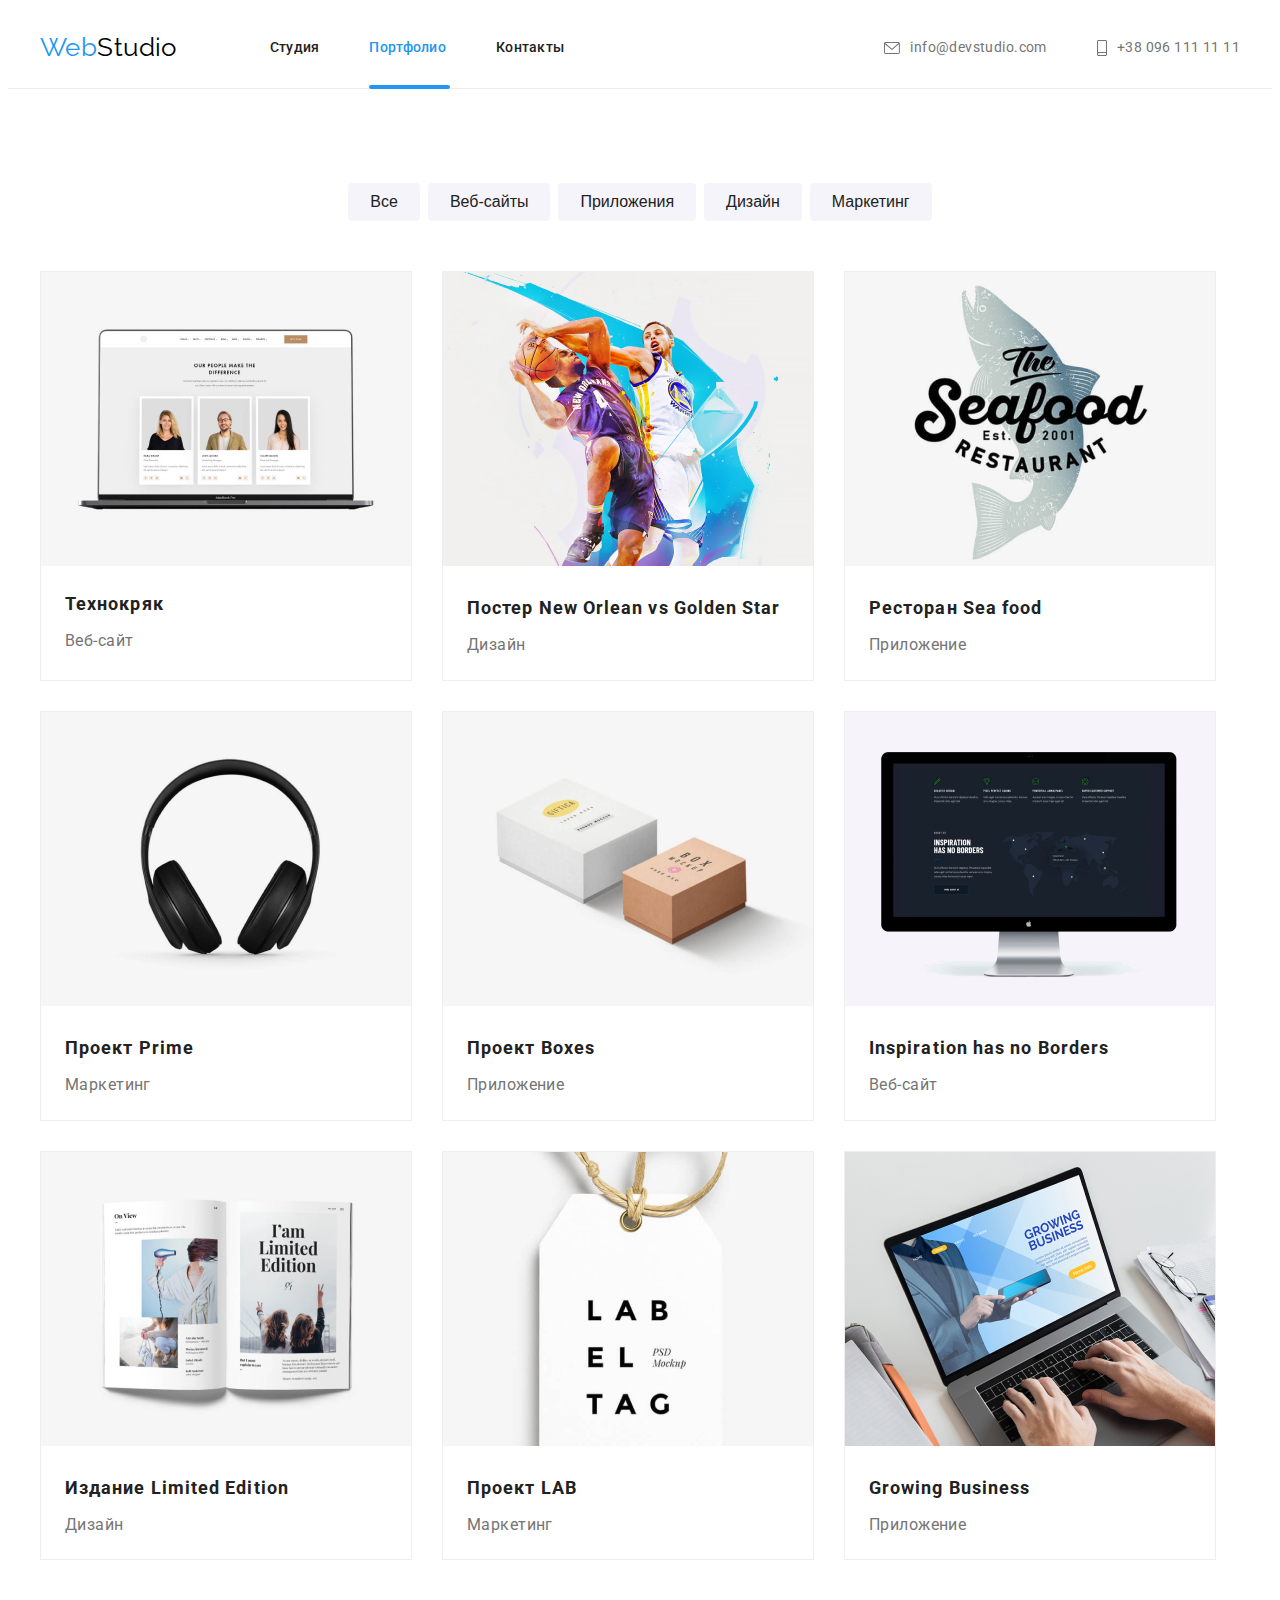
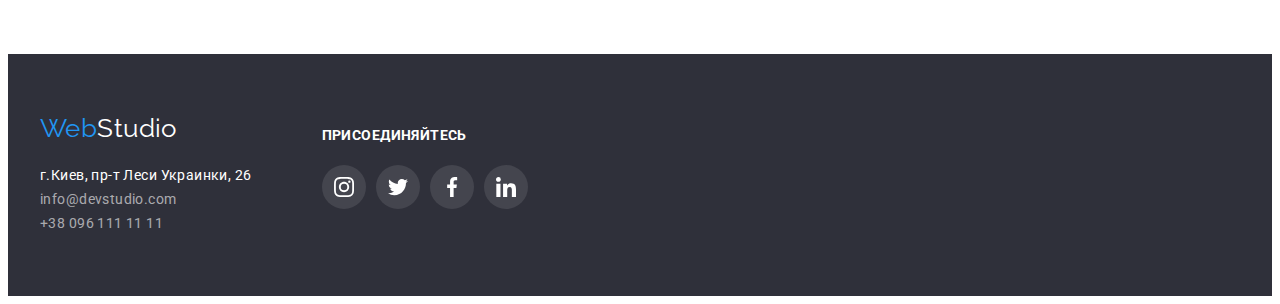
==== portfolio.html @ c88f47d9 "тест" ====
<!DOCTYPE html>
<html lang="en">
<head>
  <meta charset="UTF-8">
  <meta http-equiv="X-UA-Compatible" content="IE=edge">
  <meta name="viewport" content="width=device-width, initial-scale=1.0">
  <title>Портфолио</title>
    <link rel="stylesheet" href="https://cdnjs.cloudflare.com/ajax/libs/modern-normalize/1.1.0/modern-normalize.min.css"
      integrity="sha512-wpPYUAdjBVSE4KJnH1VR1HeZfpl1ub8YT/NKx4PuQ5NmX2tKuGu6U/JRp5y+Y8XG2tV+wKQpNHVUX03MfMFn9Q=="
      crossorigin="anonymous" referrerpolicy="no-referrer" />
    
    <link rel="preconnect" href="https://fonts.googleapis.com">
    <link rel="preconnect" href="https://fonts.gstatic.com" crossorigin>
    <link href="https://fonts.googleapis.com/css2?family=Raleway:wght@700&family=Roboto:wght@400;500;700;900&display=swap"
      rel="stylesheet">
    <link rel="stylesheet" href="./css/styles.css">
</head>
<body>
  <header class="header">
    <div class="header-list container">
      <a class="logo link" href="./index.html"> <span class="accent">Web</span>Studio</a>
      <nav class="nav-header">
        <ul class="nav-list list">
          <li class="nav-item"><a class="nav-link link" href="./index.html">Студия</a></li>
          <li class="nav-item"><a class="nav-link link current" href="./portfolio.html">Портфолио</a></li>
          <li class="nav-item"><a class="nav-link link" href="">Контакты</a></li>
        </ul>
      </nav>
  
      <ul class="address-list list">
        <li class="address-item">
          <a class="address-link link header-link" href="mailto:info@devstudio.com">
            <svg class="icon-address" width="16" height="12">
              <use href="./images/icons.svg#icon-envelope"></use>
            </svg>
            info@devstudio.com</a>
        </li>
        <li class="address-item">
          <a class="address-link link header-link" href="tel:+380961111111">
            <svg class="icon-address" width="10" height="16">
              <use href="./images/icons.svg#icon-smartphone"></use>
            </svg>
            +38 096 111 11 11</a>
        </li>
      </ul>
  
    </div>
  
  
  </header>
  <main>
    <!-- Наши проэкты -->
    <section class="project section">
      <div class="container">
        <h1 class="project-title hidden">Наши проекты</h1>
        <ul class="project-list-button list">
          <li class="project-item-button"><button class="project-button button" type="button">Все</button></li>
          <li class="project-item-button"><button class="project-button button" type="button">Веб-сайты</button></li>
          <li class="project-item-button"><button class="project-button button" type="button">Приложения</button></li>
          <li class="project-item-button"><button class="project-button button" type="button">Дизайн</button></li>
          <li class="project-item-button"><button class="project-button button" type="button">Маркетинг</button></li>
        </ul>
        <ul class="project-list-card list">
          <li class="project-item-card">
            <a href="" class="project-link link">
              <div class="project-overlay"><img class="img" src="./images/progect1.jpg" alt="Ноутбук" width="370" height="294">
              <p class="project-text-overlay">Технокряк это современная площадка распространения коронавируса. Компании используют эту
                платформу для цифрового
                шпионажа и атак на защищённые сервера конкурентов.</p></div>
              <h2 class="project-title">Технокряк</h2>
              <p class="project-text">Веб-сайт</p>
            </a>
          </li>
          <li class="project-item-card">
            <a href="" class="project-link link">
              <div class="project-overlay"><img src="./images/project2.jpg" alt="Два баскетболиста на матче" width="370" height="294">
              <p class="project-text-overlay">Технокряк это современная площадка распространения коронавируса. Компании используют эту
                платформу для цифрового
                шпионажа и атак на защищённые сервера конкурентов.</p></div>
              <h2 class="project-title">Постер New Orlean vs Golden Star</h2>
              <p class="project-text">Дизайн</p>
            </a>
          </li>
          <li class="project-item-card">
            <a href="" class="project-link link">
              <div class="project-overlay"><img src="./images/project3.jpg" alt="Лого рыбного ресторана" width="370" height="294">
              <p class="project-text-overlay">Технокряк это современная площадка распространения коронавируса. Компании используют эту
                платформу для цифрового
                шпионажа и атак на защищённые сервера конкурентов.</p></div>
              <h2 class="project-title">Ресторан Sea food</h2>
              <p class="project-text">Приложение</p>
            </a>
          </li>
          <li class="project-item-card">
            <a href="" class="project-link link">
              <div class="project-overlay"><img src="./images/project4.jpg" alt="Наушники" width="370" height="294">
              <p class="project-text-overlay">Технокряк это современная площадка распространения коронавируса. Компании используют эту
                платформу для цифрового
                шпионажа и атак на защищённые сервера конкурентов.</p></div>
              <h2 class="project-title">Проект Prime</h2>
              <p class="project-text">Маркетинг</p>
            </a>
          </li>
          <li class="project-item-card">
            <a href="" class="project-link link">
              <div class="project-overlay"><img src="./images/project5.jpg" alt="Картонные посылки" width="370" height="294">
              <p class="project-text-overlay">Технокряк это современная площадка распространения коронавируса. Компании используют эту
                платформу для цифрового
                шпионажа и атак на защищённые сервера конкурентов.</p></div>
              <h2 class="project-title">Проект Boxes</h2>
              <p class="project-text">Приложение</p>
            </a>
          </li>
          <li class="project-item-card">
            <a href="" class="project-link link">
              <div class="project-overlay"><img src="./images/project6.jpg" alt="Экран монитора" width="370" height="294">
              <p class="project-text-overlay">Технокряк это современная площадка распространения коронавируса. Компании используют эту
                платформу для цифрового
                шпионажа и атак на защищённые сервера конкурентов.</p></div>
              <h2 class="project-title">Inspiration has no Borders</h2>
              <p class="project-text">Веб-сайт</p>
            </a>
          </li>
          <li class="project-item-card">
            <a href="" class="project-link link">
              <div class="project-overlay"><img src="./images/project7.jpg" alt="Книга" width="370" height="294">
              <p class="project-text-overlay">Технокряк это современная площадка распространения коронавируса. Компании используют эту
                платформу для цифрового
                шпионажа и атак на защищённые сервера конкурентов.</p></div>
              <h2 class="project-title">Издание Limited Edition</h2>
              <p class="project-text">Дизайн</p>
            </a>
          </li>
          <li class="project-item-card">
            <a href="" class="project-link link">
              <div class="project-overlay"><img src="./images/project8.jpg" alt="Лейбл" width="370" height="294">
              <p class="project-text-overlay">Технокряк это современная площадка распространения коронавируса. Компании используют эту
                платформу для цифрового
                шпионажа и атак на защищённые сервера конкурентов.</p></div>
              <h2 class="project-title">Проект LAB</h2>
              <p class="project-text">Маркетинг</p>
            </a>
          </li>
          <li class="project-item-card">
            <a href="" class="project-link link">
              <div class="project-overlay"><img src="./images/project9.jpg" alt="Работник за ноутбуком" width="370" height="294">
              <p class="project-text-overlay">Технокряк это современная площадка распространения коронавируса. Компании используют эту
                платформу для цифрового
                шпионажа и атак на защищённые сервера конкурентов.</p></div>
              <h2 class="project-title">Growing Business</h2>
              <p class="project-text">Приложение</p>
            </a>
          </li>
        </ul>
      </div>
    </section>
  </main>
<footer class="footer">
  <div class="container footer-flex">
    <div class="footer-address">
      <a class="footer-logo link" href="./index.html"> <span class="accent">Web</span>Studio</a>
      <address class="address-section">
        <p class="address-text">г.Киев, пр-т Леси Украинки, 26</p>
        <ul class="footer-list list">
          <li class="address-item"><a class="address-link link footer-link"
              href="mailto:info@devstudio.com">info@devstudio.com</a></li>
          <li class="address-item"><a class="address-link link footer-link" href="tel:+380961111111">+38 096 111 11
              11</a>
          </li>
        </ul>
    </div>
    <div class="footer-join">
      <p class="footer-join-text">Присоединяйтесь</p>
      <ul class="footer-join-list list">
        <li class="footer-join-item"><a class="join-link link" href="http://">
            <svg class="icon-join" width="20" height="20">
              <use href="./images/icons.svg#icon-instagram"></use>
            </svg></a></li>
        <li class="footer-join-item"><a class="join-link link" href="http://">
            <svg class="icon-join" width="20" height="20">
              <use href="./images/icons.svg#icon-twitter"></use>
            </svg></a></li>
        <li class="footer-join-item"><a class="join-link link" href="http://">
            <svg class="icon-join" width="20" height="20">
              <use href="./images/icons.svg#icon-facebook"></use>
            </svg></a></li>
        <li class="footer-join-item"><a class="join-link link" href="http://">
            <svg class="icon-join" width="20" height="20">
              <use href="./images/icons.svg#icon-linkedin"></use>
            </svg></a></li>
      </ul>
    </div>
    </address>
  </div>

</footer>

</body>
</html>
---- css/styles.css ----
:root {
  --primary-text-color: #757575;
  --title-text-color: #212121;
  --accent-color: #2196f3;
  --primary-white-color: #ffffff;
  --background-color: #2f303a;
  --secondary-bg-color: #f5f4fa;
  --primary-border-color: #ececec;
  --secondary-border-color: #eeeeee;
  --border-color-clients: #afb1b8;
  --bg-color-img: rgba(47, 48, 58, 0.8);
  --bg-modal: rgba(0, 0, 0, 0.2);

  --card-set-gap: 30px;

  --transition-timing-function: cubic-bezier(0.4, 0, 0.2, 1);
}

.accent {
  color: var(--accent-color);
}
.link {
  text-decoration: none;
}

.list {
  list-style: none;
}

body {
  color: var(--primary-text-color);
  background-color: var(--primary-white-color);

  font-family: 'Roboto', sans-serif;
  font-size: 14px;
  letter-spacing: 0.03em;
  line-height: 1.14;
}

h1,
h2,
h3,
h4,
h5,
h6,
p,
ul {
  margin: 0;
  padding: 0;
}

.container {
  width: 1200px;
  padding-left: 15px;
  padding-right: 15px;
  margin-left: auto;
  margin-right: auto;
  /* outline: 2px solid tomato; */
}

.section {
  padding-top: 94px;
  padding-bottom: 94px;
}

.link.current {
  color: var(--accent-color);
}

/* ------------Header---------- */
.header {
  border-bottom: 1px solid var(--primary-border-color);
}

.nav-header {
  font-weight: 500;
  letter-spacing: 0.02em;
}

.header-list {
  display: flex;
  align-items: center;
  height: 80px;
}

.nav-list {
  display: flex;
}

.nav-item {
  position: relative;
}

.nav-link.current::after {
  content: '';
  position: absolute;
  left: 0;
  bottom: -33px;
  background-color: var(--accent-color);
  border: 2px solid;
  border-radius: 2px;
  width: 100%;
}

.nav-item:not(:last-child) {
  margin-right: 50px;
}

.nav-link {
  transition: color 250ms var(--transition-timing-function);

  padding: 32px 0px;

  color: var(--title-text-color);
}

.nav-link:hover,
.nav-link:focus {
  color: var(--accent-color);
}
.header-link {
  display: flex;
  align-items: center;
  color: var(--primary-text-color);
}

.address-item:not(:last-child) {
  margin-right: 50px;
}

.address-list {
  display: flex;
  margin-left: auto;
}

.address-link {
  transition: color 250ms var(--transition-timing-function);

  padding: 32px 0px;
}

.address-link:focus,
.address-link:hover {
  color: var(--accent-color);
}

.icon-address {
  margin-right: 10px;
  fill: currentColor;
}

/* --------------LOGO ------------------ */

.logo {
  margin-right: 93px;

  color: #000000;

  font-family: 'Raleway', sans-serif;
  font-size: 26px;
}
/* <!-- Секция герой --> */

.hero-bg {
  padding-top: 200px;
  padding-bottom: 200px;
  text-align: center;
  max-width: 1600px;
  margin-left: auto;
  margin-right: auto;
  background-size: cover;
  background-image: linear-gradient(to top, rgba(47, 48, 58, 0.4), rgba(47, 48, 58, 0.4)),
    url('../images/hero-bg.jpg');
}

.hero-title {
  margin-bottom: var(--card-set-gap);

  color: var(--primary-white-color);

  font-weight: 900;
  font-size: 44px;
  line-height: 1.36;
  text-align: center;
  letter-spacing: 0.06em;
  text-transform: uppercase;
}
.hero-button {
  transition: background-color 250ms var(--transition-timing-function);

  padding: 10px 32px;
  border-radius: 4px;

  color: var(--primary-white-color);
  background-color: var(--accent-color);

  font-family: 'Roboto', sans-serif;
  font-weight: bold;
  font-size: 16px;
  line-height: 1.87;
  letter-spacing: 0.06em;
}
.hero-button:hover,
.hero-button:focus {
  background-color: #188ce8;
}

/* Особенности */
.features-title.hidden {
  display: none;
}

.features-title {
  color: var(--title-text-color);

  text-transform: uppercase;
}

.features-list {
  display: flex;
}
.features-list .features-title {
  margin-bottom: 10px;
}

.features-list .text {
  color: var(--primary-text-color);

  line-height: 1.71;
}

.features-item:not(:last-child) {
  margin-right: var(--card-set-gap);
}

.features-icon-container {
  display: flex;
  justify-content: center;
  align-items: center;
  border-radius: 4px;
  margin-bottom: var(--card-set-gap);

  width: 270px;
  height: 120px;

  background-color: var(--secondary-bg-color);
}

/* Чем мы занимаемся */
.work-section {
  padding-top: 0;
}
.title {
  margin-bottom: 50px;

  text-align: center;
  color: var(--title-text-color);

  font-size: 36px;
  line-height: 1.67;
}
.work-list {
  display: flex;
}

.work-item {
  position: relative;
}

.work-item:not(:last-child) {
  margin-right: var(--card-set-gap);
}

.work-item-text {
  font-weight: 700;
  font-size: 14px;
  text-transform: uppercase;
  text-align: center;
  line-height: 1.14;

  color: var(--primary-white-color);
}
.work-text-div {
  position: absolute;
  bottom: 3px;
  padding-top: 27px;
  padding-bottom: 27px;
  width: 100%;

  background-color: var(--bg-color-img);
}

/* Наша команда */
.team {
  background-color: var(--secondary-bg-color);
}

.team-list {
  display: flex;
}
.team-item {
  text-align: center;
  border-radius: 0px 0px 4px 4px;
  background-color: var(--primary-white-color);
  padding-bottom: 30px;
  box-shadow: 0px 1px 3px rgba(0, 0, 0, 0.12), 0px 1px 1px rgba(0, 0, 0, 0.14),
    0px 2px 1px rgba(0, 0, 0, 0.2);
}

.team-item:not(:last-child) {
  margin-right: var(--card-set-gap);
}

.team-title {
  margin-top: var(--card-set-gap);
  margin-bottom: 10px;
  color: var(--title-text-color);

  font-weight: 500;
  font-size: 16px;
  line-height: 1.19;
}

.team-text {
  margin-bottom: 16px;
}

.team-social-list {
  display: flex;
  justify-content: center;
}

.team-social-item {
}

.team-social-item:not(:last-child) {
  margin-right: 10px;
}

.team-social-link {
  transition: color 250ms var(--transition-timing-function),
    background-color 250ms var(--transition-timing-function);

  display: flex;
  justify-content: center;
  align-items: center;

  width: 44px;
  height: 44px;

  border-radius: 50%;
  background-color: var(--primary-white-color);
  color: var(--border-color-clients);
}

.team-social-link:hover,
.team-social-link:focus {
  color: var(--primary-white-color);
  background-color: var(--accent-color);
}

.icon-team {
  fill: currentColor;
}

/* Постоянные клиенты */

.clients-list {
  display: flex;
}

.clients-link {
  transition: color 250ms var(--transition-timing-function);

  display: flex;
  justify-content: center;
  align-items: center;

  width: 170px;
  height: 92px;
  border: 1px solid var(--border-color-clients);
  border-radius: 4px;
  border-color: hover var(--accent-color);
  border-color: focus var(--accent-color);
  color: var(--border-color-clients);
}
.clients-item:not(:last-child) {
  margin-right: var(--card-set-gap);
}

.icon-clients {
  fill: currentColor;
}

.clients-link:hover,
.clients-link:focus {
  color: var(--accent-color);
}

/* -------футор---------- */
.footer-flex {
  display: flex;
}

.footer-address {
  display: flex;
  flex-direction: column;
  margin-right: 70px;
}

.footer-logo {
  display: block;
  margin-bottom: 20px;

  color: var(--primary-white-color);

  font-family: 'Raleway', sans-serif;
  font-size: 26px;
}

.footer {
  padding-top: 60px;
  padding-bottom: 60px;
  background-color: var(--background-color);
}

.footer-link {
  color: rgba(255, 255, 255, 0.6);

  line-height: 1.71;
}

.address-section {
  font-style: normal;
}
.address-text {
  color: var(--primary-white-color);

  line-height: 1.71;
}

.footer-join {
  margin-top: 12px;
}

.footer-join-text {
  font-family: Roboto;
  text-transform: uppercase;
  font-weight: bold;
  line-height: 1.33;

  color: var(--primary-white-color);

  margin-bottom: 20px;
}

.footer-join-list {
  display: flex;
}

.join-link {
  transition: background-color 250ms var(--transition-timing-function);

  display: flex;
  justify-content: center;
  align-items: center;

  width: 44px;
  height: 44px;

  border-radius: 50%;
  background-color: rgba(255, 255, 255, 0.1);
  color: var(--primary-white-color);
}

.join-link:hover,
.join-link:focus {
  background-color: var(--accent-color);
}

.footer-join-item:not(:last-child) {
  margin-right: 10px;
}

.icon-join {
  fill: currentColor;
}

/* Портфолио */

.project-list-button {
  display: flex;
  justify-content: center;
  margin-bottom: 50px;
}

.project-title.hidden {
  display: none;
}

.project-list-card {
  display: flex;
  flex-wrap: wrap;

  margin-right: calc(-1 * var(--card-set-gap));
  margin-bottom: calc(-1 * var(--card-set-gap));
}
.project-title {
  margin-left: 24px;
  margin-right: 24px;
  margin-top: 20px;
  margin-bottom: 4px;

  color: var(--title-text-color);

  font-size: 18px;
  line-height: 2;
  letter-spacing: 0.06em;
}

.project-text {
  margin-left: 24px;
  margin-right: 24px;
  margin-bottom: 20px;

  color: var(--primary-text-color);
  font-size: 16px;
  line-height: 1.87;
}

.project-button {
  transition: color 250ms var(--transition-timing-function),
    background-color 250ms var(--transition-timing-function),
    box-shadow 250ms var(--transition-timing-function);

  padding: 6px 22px;
  border-radius: 4px;

  color: var(--title-text-color);
  background-color: #f5f4fa;

  font-weight: 500;
  font-size: 16px;
  line-height: 1.62;
}

.project-button:hover,
.project-button:focus {
  color: var(--primary-white-color);
  background-color: var(--accent-color);
  box-shadow: 0px 3px 1px rgba(0, 0, 0, 0.1), 0px 1px 2px rgba(0, 0, 0, 0.08),
    0px 2px 2px rgba(0, 0, 0, 0.12);
}

.button {
  border: none;
  cursor: pointer;
}

.project-item-button:not(:last-child) {
  margin-right: 8px;
}

.project-item-card {
  transition: box-shadow 250ms var(--transition-timing-function);
  margin-right: var(--card-set-gap);
  margin-bottom: var(--card-set-gap);
  width: 370px;
  border: 1px solid var(--secondary-border-color);
}

.project-item-card:hover,
.project-item-card:focus {
  box-shadow: 0px 1px 1px rgba(0, 0, 0, 0.12), 0px 4px 4px rgba(0, 0, 0, 0.06),
    1px 4px 6px rgba(0, 0, 0, 0.16);
}
.project-item-card:hover .project-text-overlay,
.project-item-card:focus .project-text-overlay {
  transform: translateY(0%);
}

.project-overlay {
  position: relative;

  overflow: hidden;
}

.img {
  display: block;
  height: 100%;
  width: 100%;
}

.project-text-overlay {
  position: absolute;
  top: 0;
  left: 0;
  width: 100%;
  height: 100%;
  padding-left: 24px;
  padding-right: 24px;
  overflow: auto;

  display: flex;
  align-items: center;

  transform: translateY(100%);
  transition: transform 250ms var(--transition-timing-function);

  line-height: 1.56;
  font-size: 18px;

  color: var(--primary-white-color);
  background-color: rgba(33, 150, 243, 0.9);
}

/* модалка */

.backdrop {
  position: fixed;
  top: 0;
  left: 0;

  width: 100%;
  height: 100%;

  background-color: var(--bg-modal);

  opacity: 1;
  transition: opacity 250ms var(--transition-timing-function);
}

.backdrop.is-hidden {
  opacity: 0;
  pointer-events: none;
}

.modal {
  position: absolute;
  top: 50%;
  left: 50%;
  transform: translate(-50%, -50%) scale(1);
  transition: transform 250ms var(--transition-timing-function);

  width: 528px;
  height: 581px;

  box-shadow: 0px 1px 3px rgba(0, 0, 0, 0.12), 0px 1px 1px rgba(0, 0, 0, 0.14),
    0px 2px 1px rgba(0, 0, 0, 0.2);
  border-radius: 4px;
  background-color: var(--primary-white-color);
}

.backdrop.is-hidden .modal {
  transform: translate(-50%, -50%) scale(1.1);
}

.modal-button {
  position: absolute;
  top: 8px;
  right: 8px;

  width: 30px;
  height: 30px;

  border: 1px solid rgba(0, 0, 0, 0.1);
  border-radius: 50%;

  background-color: var(--primary-white-color);

  cursor: pointer;
}

.icon-vector {
  fill: #000000;
}
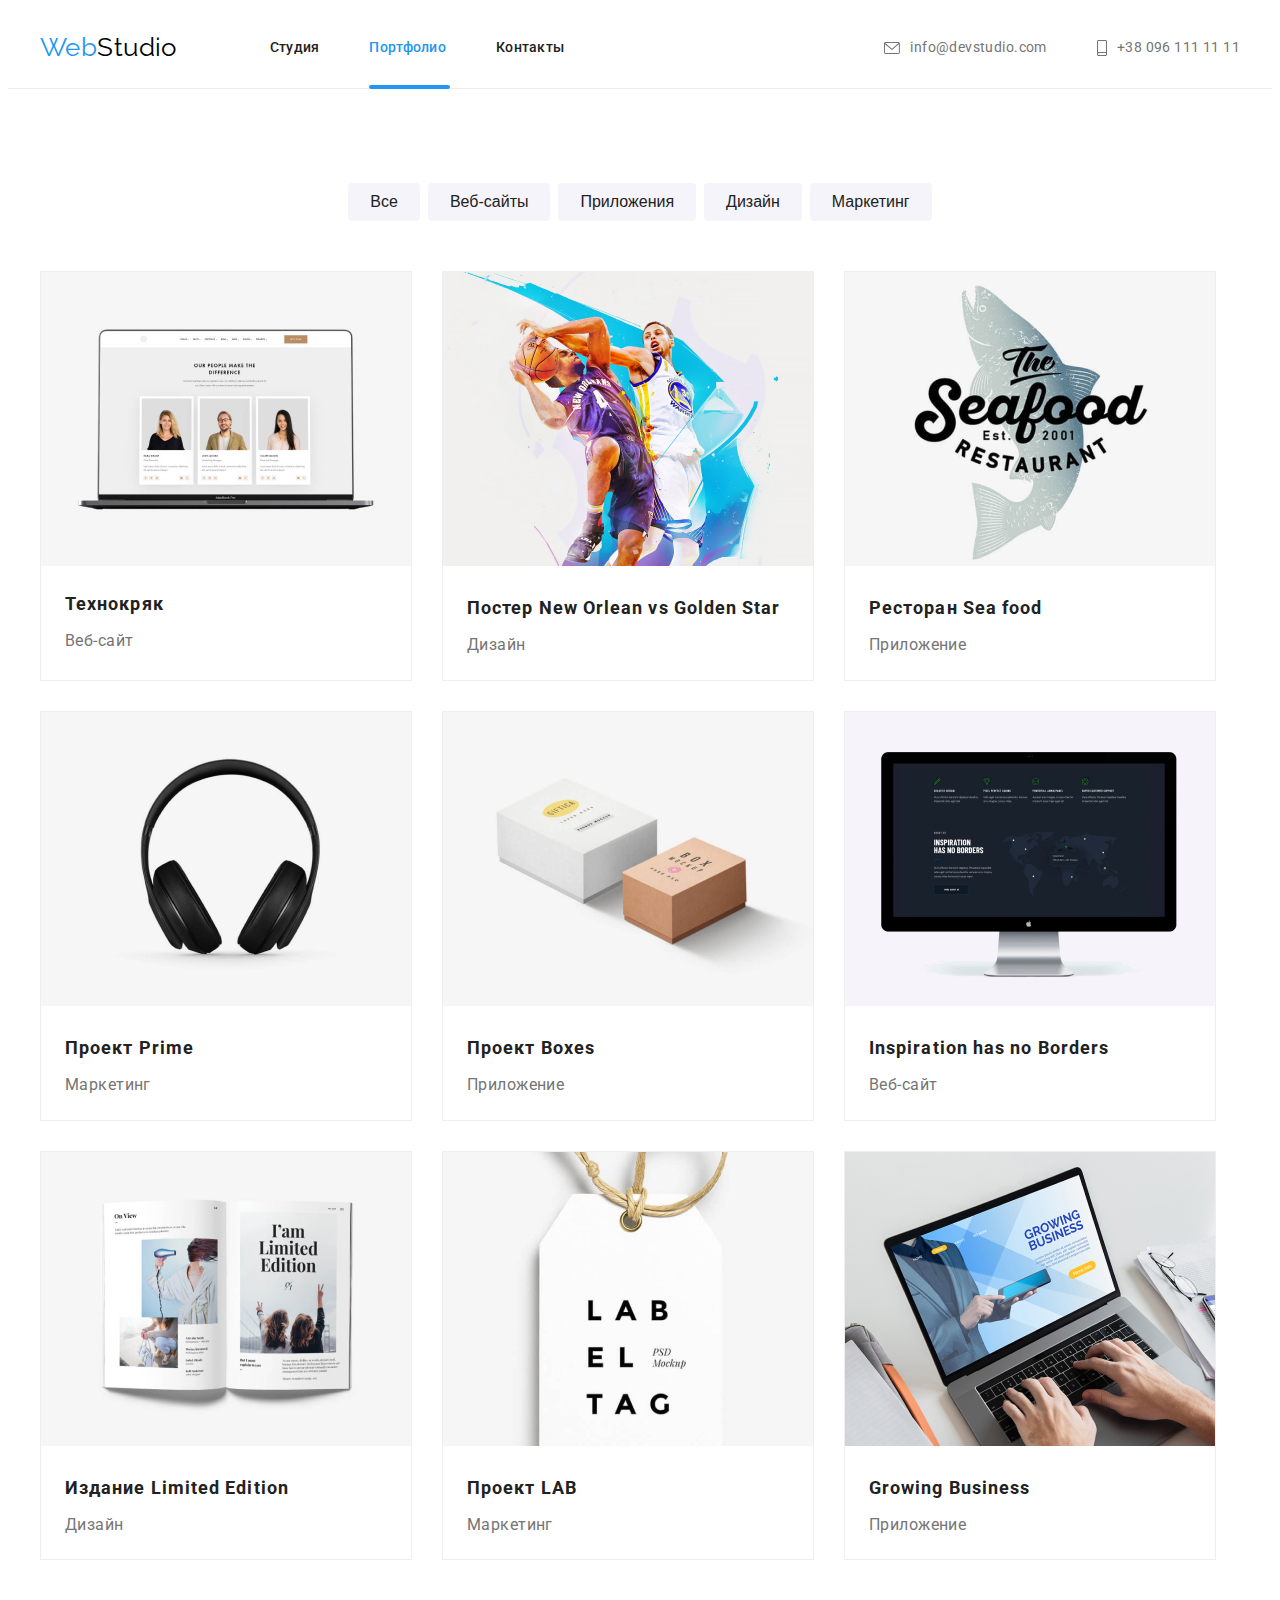
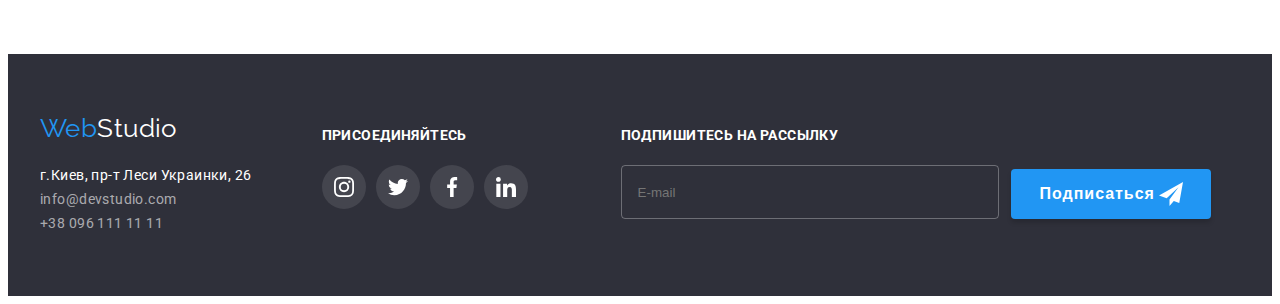
==== commit 2e7d5800: "Правки 1" ====
--- a/portfolio.html
+++ b/portfolio.html
@@ -155,45 +155,62 @@
       </div>
     </section>
   </main>
-<footer class="footer">
-  <div class="container footer-flex">
-    <div class="footer-address">
-      <a class="footer-logo link" href="./index.html"> <span class="accent">Web</span>Studio</a>
-      <address class="address-section">
-        <p class="address-text">г.Киев, пр-т Леси Украинки, 26</p>
-        <ul class="footer-list list">
-          <li class="address-item"><a class="address-link link footer-link"
-              href="mailto:info@devstudio.com">info@devstudio.com</a></li>
-          <li class="address-item"><a class="address-link link footer-link" href="tel:+380961111111">+38 096 111 11
-              11</a>
-          </li>
-        </ul>
-    </div>
-    <div class="footer-join">
-      <p class="footer-join-text">Присоединяйтесь</p>
-      <ul class="footer-join-list list">
-        <li class="footer-join-item"><a class="join-link link" href="http://">
-            <svg class="icon-join" width="20" height="20">
-              <use href="./images/icons.svg#icon-instagram"></use>
-            </svg></a></li>
-        <li class="footer-join-item"><a class="join-link link" href="http://">
-            <svg class="icon-join" width="20" height="20">
-              <use href="./images/icons.svg#icon-twitter"></use>
-            </svg></a></li>
-        <li class="footer-join-item"><a class="join-link link" href="http://">
-            <svg class="icon-join" width="20" height="20">
-              <use href="./images/icons.svg#icon-facebook"></use>
-            </svg></a></li>
-        <li class="footer-join-item"><a class="join-link link" href="http://">
-            <svg class="icon-join" width="20" height="20">
-              <use href="./images/icons.svg#icon-linkedin"></use>
-            </svg></a></li>
-      </ul>
-    </div>
-    </address>
-  </div>
-
-</footer>
+    <footer class="footer">
+      <div class="container footer-flex">
+        <div class="footer-address">
+          <a class="footer-logo link" href="./index.html"> <span class="accent">Web</span>Studio</a>
+          <address class="address-section">
+            <p class="address-text">г.Киев, пр-т Леси Украинки, 26</p>
+            <ul class="footer-list list">
+              <li class="address-item"><a class="address-link link footer-link"
+                  href="mailto:info@devstudio.com">info@devstudio.com</a></li>
+              <li class="address-item"><a class="address-link link footer-link" href="tel:+380961111111">+38 096 111 11
+                  11</a>
+              </li>
+            </ul>
+        </div>
+        <div class="footer-join">
+          <p class="footer-join-text">Присоединяйтесь</p>
+          <ul class="footer-join-list list">
+            <li class="footer-join-item"><a class="join-link link" href="http://">
+                <svg class="icon-join" width="20" height="20">
+                  <use href="./images/icons.svg#icon-instagram"></use>
+                </svg></a></li>
+            <li class="footer-join-item"><a class="join-link link" href="http://">
+                <svg class="icon-join" width="20" height="20">
+                  <use href="./images/icons.svg#icon-twitter"></use>
+                </svg></a></li>
+            <li class="footer-join-item"><a class="join-link link" href="http://">
+                <svg class="icon-join" width="20" height="20">
+                  <use href="./images/icons.svg#icon-facebook"></use>
+                </svg></a></li>
+            <li class="footer-join-item"><a class="join-link link" href="http://">
+                <svg class="icon-join" width="20" height="20">
+                  <use href="./images/icons.svg#icon-linkedin"></use>
+                </svg></a></li>
+          </ul>
+        </div>
+        </address>
+    
+    
+        <div class="subscribe">
+    
+          <div class="subscribe-second-flex">
+            <label class="subscribe-label">
+              <p class="footer-join-text">Подпишитесь на рассылку</p>
+              <input type="email" class="subscribe-input" placeholder="E-mail">
+            </label>
+            <button type="button" class="subscribe-button button">
+              Подписаться
+              <svg class="subscribe-icon" width="24" height="24">
+                <use href="./images/icons.svg#icon-send"></use>
+              </svg>
+            </button>
+          </div>
+        </div>
+      </div>
+    
+    </footer>
 
 </body>
 </html>--- a/css/styles.css
+++ b/css/styles.css
@@ -10,6 +10,7 @@
   --border-color-clients: #afb1b8;
   --bg-color-img: rgba(47, 48, 58, 0.8);
   --bg-modal: rgba(0, 0, 0, 0.2);
+  --hover-button: #188ce8;
 
   --card-set-gap: 30px;
 
@@ -201,8 +202,10 @@
   letter-spacing: 0.06em;
 }
 .hero-button:hover,
-.hero-button:focus {
-  background-color: #188ce8;
+.hero-button:focus,
+.form-button:hover,
+.form-button:focus {
+  background-color: var(--hover-button);
 }
 
 /* Особенности */
@@ -484,6 +487,55 @@
 
 .icon-join {
   fill: currentColor;
+}
+
+.subscribe {
+  margin-left: 93px;
+  margin-top: 12px;
+}
+
+.subscribe-input {
+  padding-left: 16px;
+
+  width: 358px;
+  height: 50px;
+  border-radius: 4px;
+  background-color: transparent;
+  border: 1px solid rgba(255, 255, 255, 0.3);
+}
+
+.subscribe-button {
+  position: relative;
+
+  padding-left: 29px;
+  margin-left: 12px;
+
+  text-align: left;
+  font-weight: 700;
+  font-size: 16px;
+  line-height: 1.87;
+  letter-spacing: 0.06em;
+
+  box-shadow: 0px 4px 4px rgba(0, 0, 0, 0.15);
+  width: 200px;
+  height: 50px;
+  border-radius: 4px;
+  transition: background-color 250ms var(--transition-timing-function);
+  color: var(--primary-white-color);
+  background-color: var(--accent-color);
+}
+
+.subscribe-second-flex {
+  display: flex;
+  align-items: flex-end;
+}
+
+.subscribe-icon {
+  position: absolute;
+  right: 28px;
+  bottom: 13px;
+
+  fill: var(--primary-white-color);
 }
 
 /* Портфолио */
@@ -644,6 +696,7 @@
 
   width: 528px;
   height: 581px;
+  padding: 40px;
 
   box-shadow: 0px 1px 3px rgba(0, 0, 0, 0.12), 0px 1px 1px rgba(0, 0, 0, 0.14),
     0px 2px 1px rgba(0, 0, 0, 0.2);
@@ -671,6 +724,146 @@
   cursor: pointer;
 }
 
+.modal-button:hover .icon-vector,
+.modal-button:focus .icon-vector {
+  fill: var(--accent-color);
+}
+
 .icon-vector {
+  display: flex;
+  margin: auto;
+
   fill: #000000;
 }
+
+.modal-text {
+  font-weight: 700;
+  font-size: 20px;
+  line-height: 1.15;
+  text-align: center;
+
+  margin-bottom: 12px;
+
+  color: var(--title-text-color);
+}
+
+.form {
+  width: 100%;
+}
+
+.form-label {
+  position: relative;
+  display: flex;
+  flex-direction: column;
+
+  margin-bottom: 10px;
+}
+
+.form-input {
+  height: 40px;
+  padding-left: 42px;
+
+  transition: border-color 250ms var(--transition-timing-function);
+
+  border: 1px solid rgba(33, 33, 33, 0.2);
+  border-radius: 4px;
+  outline: none;
+}
+
+.form-label:focus-within .form-input,
+.form-label:focus-within .form-textarea {
+  border-color: var(--accent-color);
+}
+
+.form-label:focus-within .form-icon {
+  fill: var(--accent-color);
+}
+
+.label-text {
+  margin-bottom: 4px;
+}
+
+.form-icon {
+  position: absolute;
+  left: 12px;
+  bottom: 11px;
+
+  transition: fill 250ms var(--transition-timing-function);
+
+  fill: var(--title-text-color);
+}
+
+.form-textarea {
+  height: 120px;
+  padding: 12px 16px;
+  margin-bottom: 20px;
+
+  transition: border-color 250ms var(--transition-timing-function);
+
+  border: 1px solid rgba(33, 33, 33, 0.2);
+  border-radius: 4px;
+  outline: none;
+
+  resize: none;
+}
+
+.checkbox-lable {
+  position: relative;
+  display: block;
+  margin-left: 12px;
+  margin-bottom: 30px;
+  line-height: 1.71;
+}
+
+.checkbox-input {
+  position: absolute;
+  clip: rect(0 0 0 0);
+  width: 1px;
+  height: 1px;
+  margin: -1px;
+}
+
+.checkbox-link {
+  color: var(--accent-color);
+}
+
+.checkbox-icon {
+  position: absolute;
+  left: 0;
+  top: 50%;
+  transform: translateY(-50%);
+  fill: transparent;
+  border: 2px solid var(--title-text-color);
+  border-radius: 2px;
+}
+
+.checkbox-input:checked ~ .checkbox-icon {
+  fill: var(--primary-white-color);
+  background-color: var(--accent-color);
+  border: none;
+}
+
+.checkbox-text {
+  margin-left: 24px;
+}
+
+.form-button {
+  display: flex;
+  margin-left: auto;
+  margin-right: auto;
+  justify-content: center;
+  align-items: center;
+
+  font-weight: 700;
+  font-size: 16px;
+  line-height: 1.87;
+  letter-spacing: 0.06em;
+
+  box-shadow: 0px 4px 4px rgba(0, 0, 0, 0.15);
+  width: 200px;
+  height: 50px;
+  border-radius: 4px;
+  transition: background-color 250ms var(--transition-timing-function);
+  color: var(--primary-white-color);
+  background-color: var(--accent-color);
+}
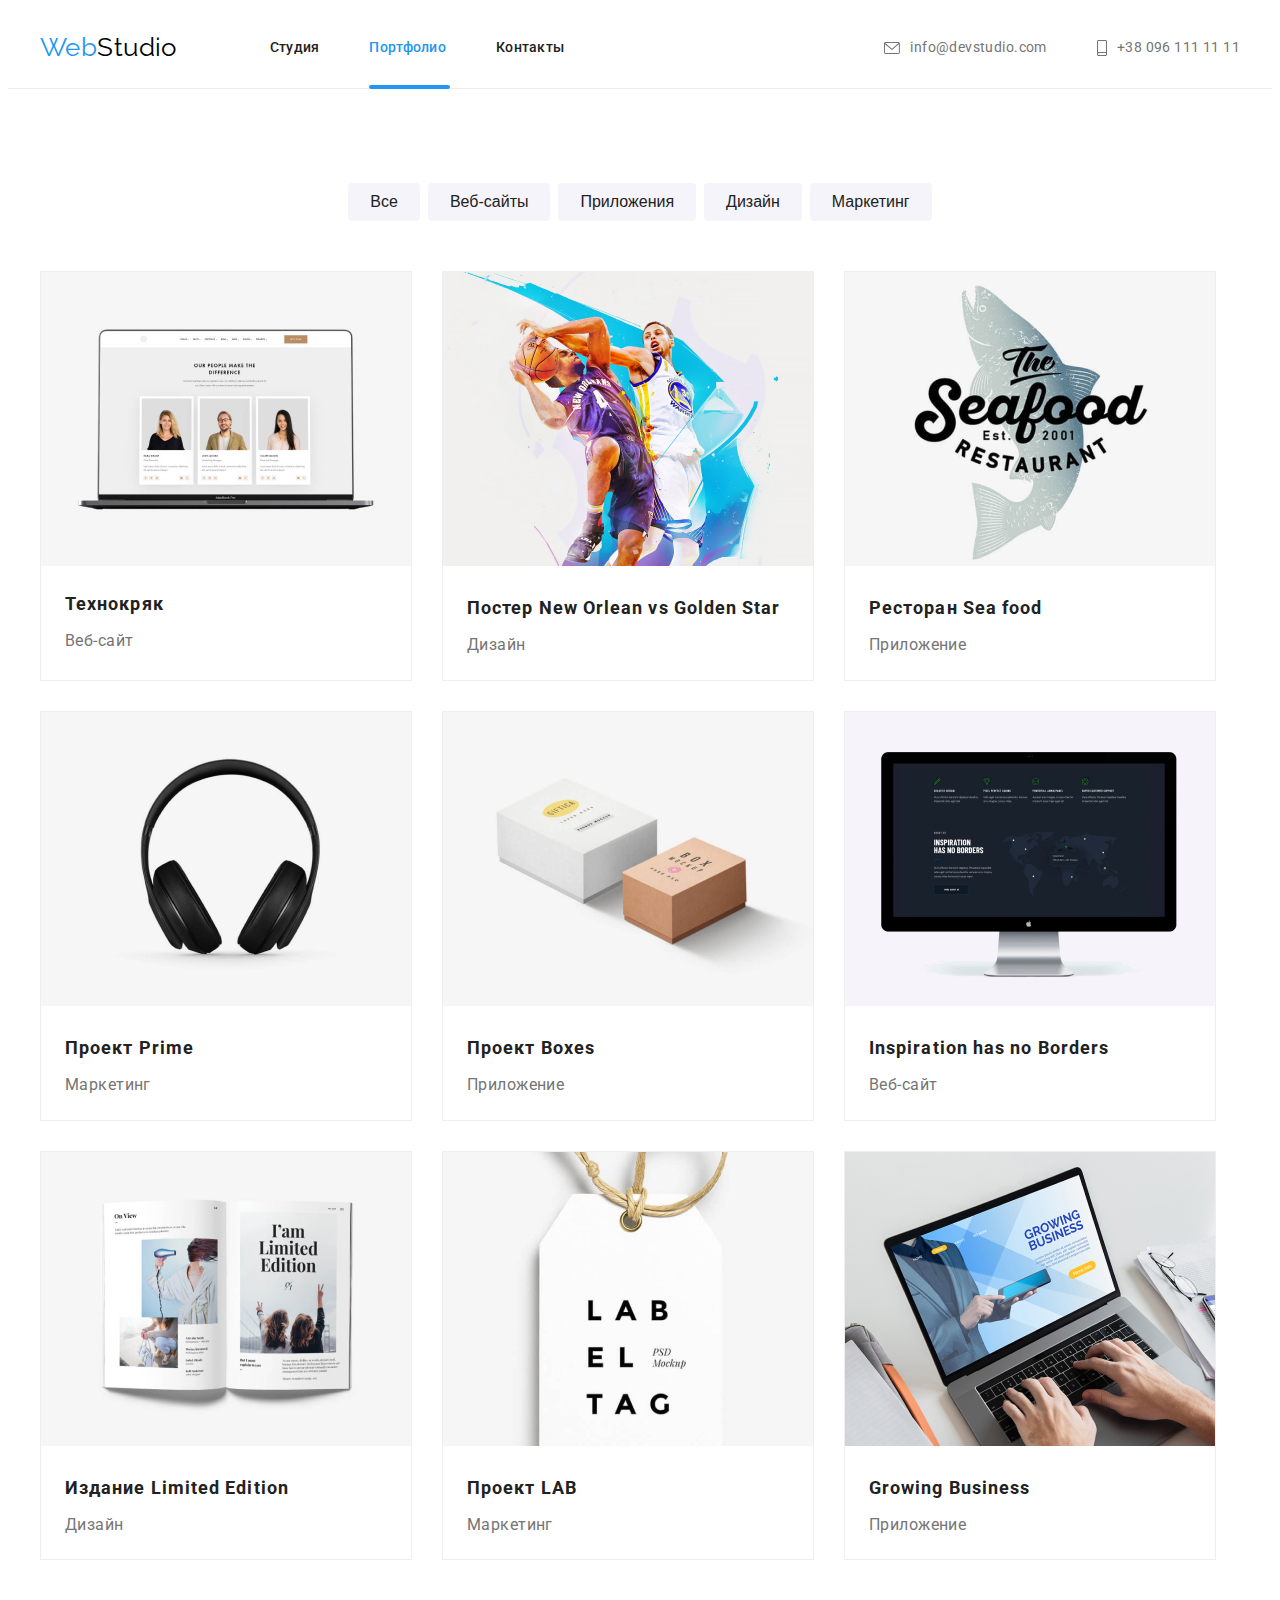
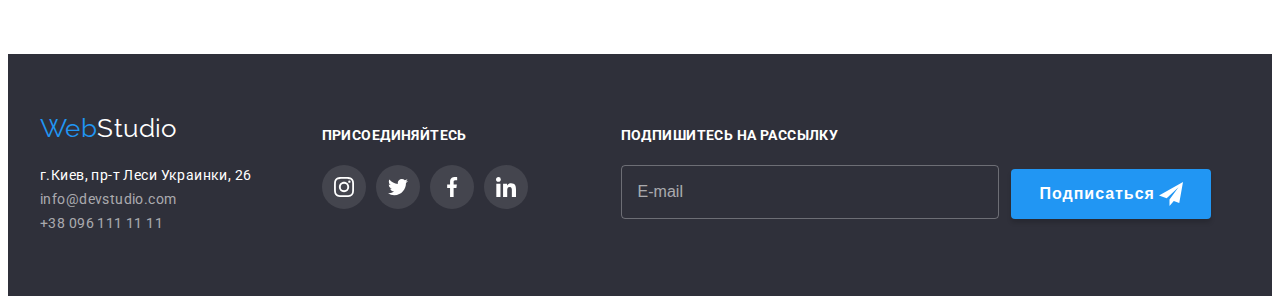
==== commit 9b3f9c35: "Правки fs12px и div-form" ====
--- a/portfolio.html
+++ b/portfolio.html
@@ -195,22 +195,21 @@
     
         <div class="subscribe">
     
-          <div class="subscribe-second-flex">
+          <form class="subscribe-form">
             <label class="subscribe-label">
               <p class="footer-join-text">Подпишитесь на рассылку</p>
               <input type="email" class="subscribe-input" placeholder="E-mail">
             </label>
-            <button type="button" class="subscribe-button button">
+            <button type="submit" class="subscribe-button button">
               Подписаться
               <svg class="subscribe-icon" width="24" height="24">
                 <use href="./images/icons.svg#icon-send"></use>
               </svg>
             </button>
-          </div>
+          </form>
         </div>
       </div>
     
     </footer>
-
 </body>
 </html>--- a/css/styles.css
+++ b/css/styles.css
@@ -497,11 +497,19 @@
 .subscribe-input {
   padding-left: 16px;
 
+  font-size: 16px;
+  line-height: 1.25;
+
   width: 358px;
   height: 50px;
   border-radius: 4px;
   background-color: transparent;
   border: 1px solid rgba(255, 255, 255, 0.3);
+  color: var(--primary-white-color);
+}
+
+.subscribe-input::placeholder {
+  color: rgba(255, 255, 255, 0.6);
 }
 
 .subscribe-button {
@@ -525,7 +533,7 @@
   background-color: var(--accent-color);
 }
 
-.subscribe-second-flex {
+.subscribe-form {
   display: flex;
   align-items: flex-end;
 }
@@ -780,6 +788,7 @@
 }
 
 .label-text {
+  font-size: 12px;
   margin-bottom: 4px;
 }
 
